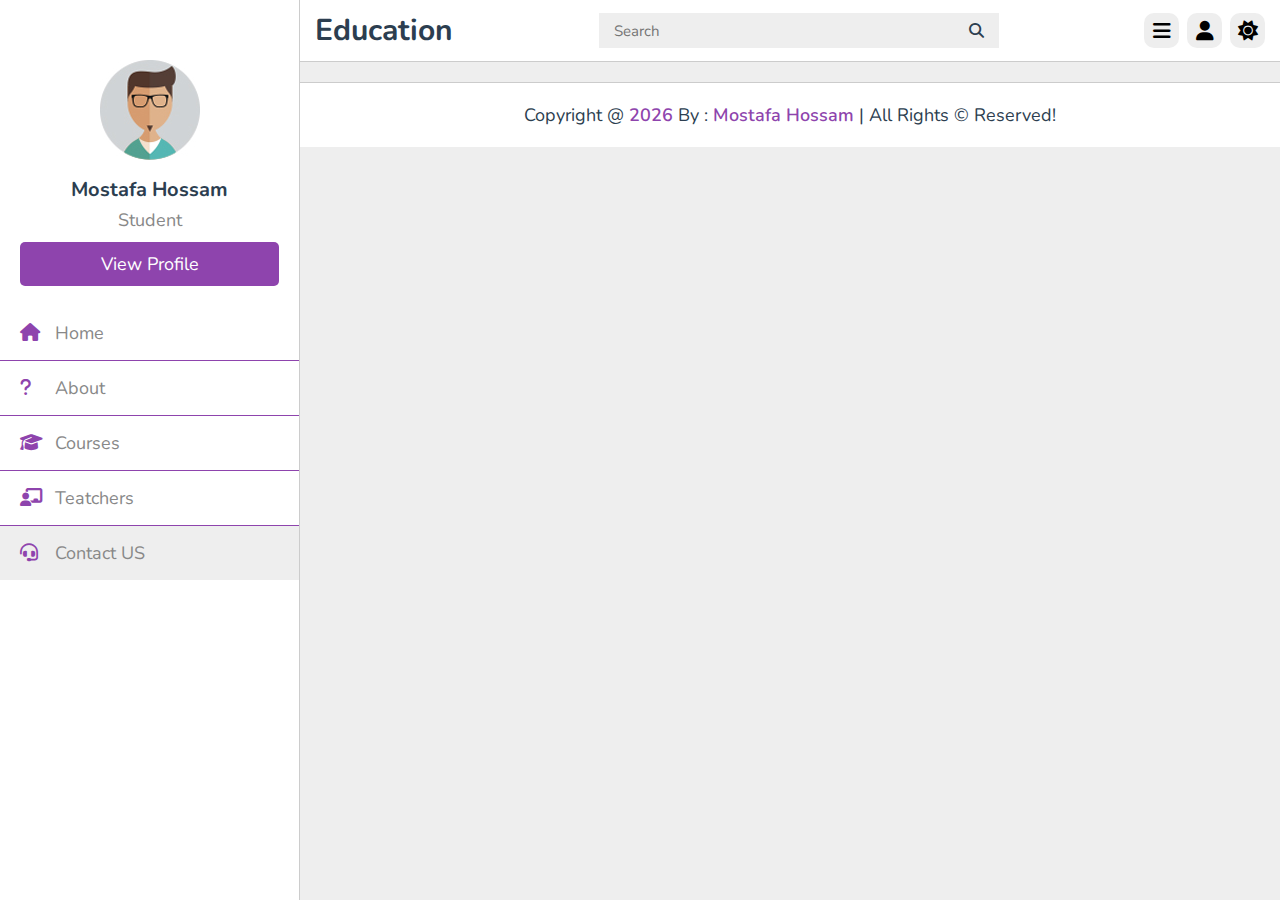
==== contact_us.html @ f7d042a7 "Frist Commit" ====
<!DOCTYPE html>
<html lang="en">
  <head>
    <meta charset="UTF-8" />
    <meta http-equiv="X-UA-Compatible" content="IE=edge" />
    <meta name="viewport" content="width=device-width, initial-scale=1.0" />
    <!-- Icons Links  -->
    <link
      rel="stylesheet"
      href="https://cdnjs.cloudflare.com/ajax/libs/font-awesome/6.2.0/css/all.min.css"
    />
    <!-- File CSS  -->
    <link rel="stylesheet" href="CSS/main.css" />
    <link rel="stylesheet" href="CSS/style.css" />
    <title>Contact Us Page</title>
  </head>
  <body class="">
    <!-- Start Header  -->
    <header>
      <div class="container">
        <h2 class="logo"><a href="#">Education</a></h2>
        <form action="#">
          <input
            type="search"
            name=""
            id="inputSearch"
            class="inputSearch"
            placeholder="Search"
          />
          <button class="btnSearch"><i class="fas fa-search"></i></button>
        </form>
        <div class="icons">
          <span class="fas fa-bars menu"></span>
          <span class="fas fa-search search"></span>
          <span class="fas fa-user user"></span>
          <span class="fas fa-sun toggle"></span>
        </div>
        <div class="portfolioo">
          <img src="images/pic-1.jpg" alt="" />
          <h3>Mostafa Hossam</h3>
          <p>Student</p>
          <a href="profile.html" class="btn">View Profile</a>
          <div class="flex-btn">
            <a href="login.html" class="option-btn">Login</a>
            <a href="register.html" class="option-btn">Register</a>
          </div>
        </div>
      </div>
    </header>
    <!-- End Header  -->
    <!-- Start Slidebar  -->
    <div class="slidebar">
      <span class="fas fa-times close delete-btn"></span>
      <div class="portfolio">
        <img src="images/pic-1.jpg" alt="" />
        <h3>Mostafa Hossam</h3>
        <p>Student</p>
        <a href="profile.html" class="btn">View Profile</a>
      </div>
      <ul class="nav">
        <li>
          <a href="index.html"
            ><i class="fas fa-home-alt"></i><span>Home</span></a
          >
        </li>
        <li>
          <a href="about.html"
            ><i class="fas fa-question"></i><span>About</span></a
          >
        </li>
        <li>
          <a href="courses.html"
            ><i class="fas fa-graduation-cap"></i><span>Courses</span></a
          >
        </li>
        <li>
          <a href="teachers.html"
            ><i class="fas fa-chalkboard-user"></i><span>Teatchers</span></a
          >
        </li>
        <li class="active">
          <a href="contact_us.html"
            ><i class="fas fa-headset"></i><span>Contact US</span></a
          >
        </li>
      </ul>
    </div>
    <!-- End Slidebar  -->
    <!-- Start Footer  -->
    <footer>
      <div class="container">
        <p class="copy">
          copyright @ <span class="year"></span> by :
          <span>Mostafa Hossam</span> | all rights &copy; reserved!
        </p>
      </div>
    </footer>
    <!-- End Footer  -->
    <script src="JS/main.js"></script>
  </body>
</html>
---- CSS/main.css ----
@import url("https://fonts.googleapis.com/css2?family=Nunito:wght@200;300;400;500;600;700&display=swap");
:root {
  --main-color: #8e44ad;
  --red: #e74c3c;
  --orange: #f39c12;
  --light-color: #888;
  --light-bg: #eee;
  --black: #2c3e50;
  --white: #fff;
  --border: 0.1rem solid rgba(0, 0, 0, 0.2);
  --main-transtion: 0.4s;
}
* {
  font-family: "Nunito", sans-serif;
  margin: 0;
  padding: 0;
  box-sizing: border-box;
  outline: none;
  border: none;
  text-decoration: none;
}
*::selection {
  background-color: var(--main-color);
  color: #fff;
}
html {
  overflow-x: hidden;
}

/*qeury Selector*/
.container {
  margin: 0px auto;
  padding: 0px 15px;
}
@media (min-width: 768px) {
  .container {
    max-width: 750px;
  }
}
@media (min-width: 992px) {
  .container {
    max-width: 970px;
  }
}
@media (min-width: 1200px) {
  .container {
    max-width: 1170px;
  }
}

/* scrollbar */
html::-webkit-scrollbar {
  width: 10px;
  height: 5px;
}
html::-webkit-scrollbar-track {
  background-color: transparent;
}
html::-webkit-scrollbar-thumb {
  background-color: var(--main-color);
  border-radius: 5px;
}

/* body  */
body {
  background-color: var(--light-bg);
  padding-left: 300px;
}
body.dark {
  --light-color: #aaa;
  --light-bg: #333;
  --black: #fff;
  --white: #222;
  --border: 0.1rem solid rgba(255, 255, 255, 0.2);
}
body.active {
  padding-left: 0;
}
@media (max-width: 1000px) {
  body {
    padding-left: 0;
  }
}
section {
  padding: 20px 0;
  margin: 0 auto;
}

/* Btns */
.btn,
.option-btn,
.delete-btn,
.inline-btn,
.inline-option-btn,
.inline-delete-btn {
  border-radius: 5px;
  padding: 10px 30px;
  font-size: 18px;
  color: #fff;
  margin-top: 10px;
  text-transform: capitalize;
  text-align: center;
  cursor: pointer;
  transition: var(--main-transtion);
}
.btn,
.option-btn,
.delete-btn {
  display: block;
  width: 100%;
}
.inline-btn,
.inline-option-btn,
.inline-delete-btn {
  display: inline-block;
}
.btn,
.inline-btn {
  background-color: var(--main-color);
}
.inline-option-btn,
.option-btn {
  background-color: var(--orange);
}
.delete-btn,
.inline-delete-btn {
  background-color: var(--red);
}
.flex-btn {
  display: flex;
  gap: 10px;
}
.btn:hover,
.option-btn:hover,
.delete-btn:hover,
.inline-btn:hover,
.inline-option-btn:hover,
.inline-delete-btn:hover {
  background-color: var(--black);
  color: var(--white);
}
@media (max-width: 768px) {
  .btn,
  .option-btn,
  .delete-btn,
  .inline-btn,
  .inline-option-btn,
  .inline-delete-btn {
    font-size: 16px;
  }
}
/* section-title  */
.section-title {
  color: var(--black);
  font-size: 25px;
  padding-bottom: 10px;
  border-bottom: var(--border);
}
.flex {
  display: flex;
  gap: 15px;
  flex-wrap: wrap;
  margin-top: 10px;
}
---- CSS/style.css ----
/* Start Header   */
header {
  background-color: var(--white);
  border-bottom: var(--border);
  position: sticky;
  top: 0;
  right: 0;
  left: 0;
  z-index: 1000;
}
header .container {
  padding-top: 10px;
  padding-bottom: 10px;
  display: flex;
  align-items: center;
  justify-content: space-between;
  position: relative;
}
header .container .logo {
  font-size: 30px;
}
header .container .logo a {
  color: var(--black);
}
header .container form {
  display: flex;
  height: 35px;
  width: 400px;
  background-color: var(--light-bg);
}
header .container form input {
  width: 100%;
  height: 100%;
  padding: 5px 15px;
  font-size: 15px;
  color: var(--black);
  background: none;
}
header .container form button {
  height: 100%;
  padding: 5px 15px;
  font-size: 15px;
  cursor: pointer;
  background: none;
  color: var(--black);
  transition: var(--main-transtion);
}
header .container form button:hover {
  color: var(--main-color);
}
header .container .icons {
  display: flex;
  gap: 8px;
}
header .container .icons span {
  width: 35px;
  height: 35px;
  border-radius: 10px;
  background-color: var(--light-bg);
  display: flex;
  align-items: center;
  justify-content: center;
  font-size: 20px;
  cursor: pointer;
  transition: var(--main-transtion);
}
header .container .icons span.fa-search {
  display: none;
}
header .container .icons span:hover {
  background-color: var(--black);
  color: var(--light-bg);
}
header .container .portfolioo {
  position: absolute;
  top: 110%;
  right: 10px;
  background-color: var(--white);
  padding: 10px;
  text-align: center;
  border-radius: 10px;
  width: 270px;
  transform-origin: top right;
  transform: scale(0);
  transition: var(--main-transtion);
}
header .container .portfolioo.active {
  transform: scale(1);
}
header .container .portfolioo h3 {
  font-size: 20px;
  color: var(--black);
  padding: 10px 0 5px;
}
header .container .portfolioo p {
  font-size: 18px;
  color: var(--light-color);
}
@media (max-width: 768px) {
  header .container .logo {
    font-size: 20px;
  }
  header .container .icons span.fa-search {
    display: flex;
  }
  header .container form {
    position: absolute;
    width: calc(100% - 10px);
    top: calc(100% + 5px);
    right: 5px;
    background-color: var(--white);
    transition: 0.3s;
    transform: scale(0);
    transform-origin: top;
  }
  header .container form.active {
    transform: scale(1);
  }
}
/* End Header   */
/* Start Slidebar   */
.slidebar {
  position: fixed;
  top: 0;
  left: 0;
  width: 300px;
  background-color: var(--white);
  height: 100vh;
  border-right: var(--border);
  z-index: 1200;
  transition: 0.4s;
  padding: 60px 0px;
}
.slidebar.active {
  left: -30rem;
}
.slidebar .close {
  position: absolute;
  right: 5px;
  top: 0px;
  width: 35px;
  height: 35px;
  padding: 10px;
  display: flex;
  align-items: center;
  justify-content: center;
  cursor: pointer;
  font-size: 20px;
  opacity: 0;
  pointer-events: none;
  transition: var(--main-transtion);
}
.slidebar .portfolio {
  text-align: center;
  padding: 0px 20px;
}
.slidebar .portfolio h3 {
  font-size: 20px;
  color: var(--black);
  padding: 10px 0 5px;
}
.slidebar .portfolio p {
  font-size: 18px;
  color: var(--light-color);
}
.slidebar .nav {
  padding: 20px 0;
}

.slidebar .nav li a {
  display: block;
  padding: 15px 20px;
  font-size: 18px;
  transition: var(--main-transtion);
}
.slidebar .nav li:not(:last-child) a {
  border-bottom: 1px solid var(--main-color);
}
.slidebar .nav li.active a,
.slidebar .nav li a:hover {
  background-color: var(--light-bg);
}
.slidebar .nav li i {
  color: var(--main-color);
  margin-right: 10px;
  width: 25px;
}
.slidebar .nav li span {
  color: var(--light-color);
  transition: var(--main-transtion);
}
.slidebar .nav li:hover span {
  padding-left: 10px;
}
@media (max-width: 1000px) {
  .slidebar {
    left: -30rem;
  }
  .slidebar .close {
    opacity: 1;
    pointer-events: all;
  }
  .slidebar.active {
    left: 0;
    box-shadow: 0 0 0 100vw rgb(0 0 0 / 80%);
    border-right: 0;
  }
  .slidebar .nav li a {
    padding: 15px 20px;
    font-size: 16px;
  }
}
/* End Slidebar   */
/* Start Footer  */
footer {
  background-color: var(--white);
  color: var(--black);
  padding: 20px 0;
  border-top: var(--border);
  margin-top: 20px;
}
footer .container .copy {
  text-align: center;
  text-transform: capitalize;
  font-size: 18px;
}
footer .container .copy span {
  color: var(--main-color);
  font-weight: 600;
}
@media (max-width: 768px) {
  footer {
    padding: 10px 0;
  }
  footer .container .copy {
    font-size: 14px;
  }
}
/* End Footer  */
/* ========================Start Home section ======== */
/* start  quick-option */

.quick-option .container .content-quick {
  padding-top: 20px;
  display: grid;
  grid-template-columns: repeat(auto-fill, minmax(250px, 1fr));
  gap: 15px;
}
.quick-option .container .content-quick .box {
  background-color: var(--white);
  padding: 15px;
  border-radius: 10px;
}
.quick-option .container .content-quick .box h3 {
  font-size: 22px;
  color: var(--black);
  padding-bottom: 5px;
}
.quick-option .container .content-quick .box p {
  font-size: 18px;
  color: var(--light-color);
  padding-top: 5px;
  line-height: 1.7;
}
.quick-option .container .content-quick .box p span {
  color: var(--main-color);
}
.quick-option .container .content-quick .box .flex a {
  background-color: var(--light-bg);
  padding: 10px 15px;
  font-size: 16px;
  border-radius: 5px;
  transition: var(--main-transtion);
}
.quick-option .container .content-quick .box .flex a i {
  width: 20px;
  color: var(--black);
}
.quick-option .container .content-quick .box .flex a span {
  color: var(--light-color);
}
.quick-option .container .content-quick .box .flex a:hover {
  background-color: var(--black);
}
.quick-option .container .content-quick .box .flex a:hover i,
.quick-option .container .content-quick .box .flex a:hover span {
  color: var(--white);
}
/* End  quick-option */
/* Start Our Courses  */
.our-courses .container .content-courses {
  padding-top: 20px;
  display: grid;
  grid-template-columns: repeat(auto-fill, minmax(290px, 1fr));
  gap: 15px;
}
.our-courses .container .content-courses .box-course {
  background-color: var(--white);
  padding: 15px;
  border-radius: 5px;
}
.our-courses .container .content-courses .box-course .head-box {
  display: flex;
  align-items: center;
  gap: 15px;
  margin-bottom: 15px;
}
.our-courses .container .content-courses .box-course .head-box img {
  width: 70px;
}
.our-courses .container .content-courses .box-course .head-box .text h4 {
  text-transform: capitalize;
  font-size: 18px;
  color: var(--black);
}
.our-courses .container .content-courses .box-course .head-box span {
  color: var(--light-color);
  font-size: 14px;
}
.our-courses .container .content-courses .box-course .imgs {
  position: relative;
}
.our-courses .container .content-courses .box-course .imgs img {
  width: 100%;
  border-radius: 8px;
}
.our-courses .container .content-courses .box-course .imgs .dis {
  position: absolute;
  top: 10px;
  left: 10px;
  background-color: rgba(0, 0, 0, 0.3);
  color: #fff;
  padding: 5px 10px;
  font-size: 15px;
  border-radius: 10px;
}
.our-courses .container .content-courses .box-course h3 {
  color: var(--black);
  padding: 10px 0;
}
.our-courses .container .more-btn {
  text-align: center;
  margin-top: 15px;
}
/* End Our Courses  */
/* ========================End Home section ======== */
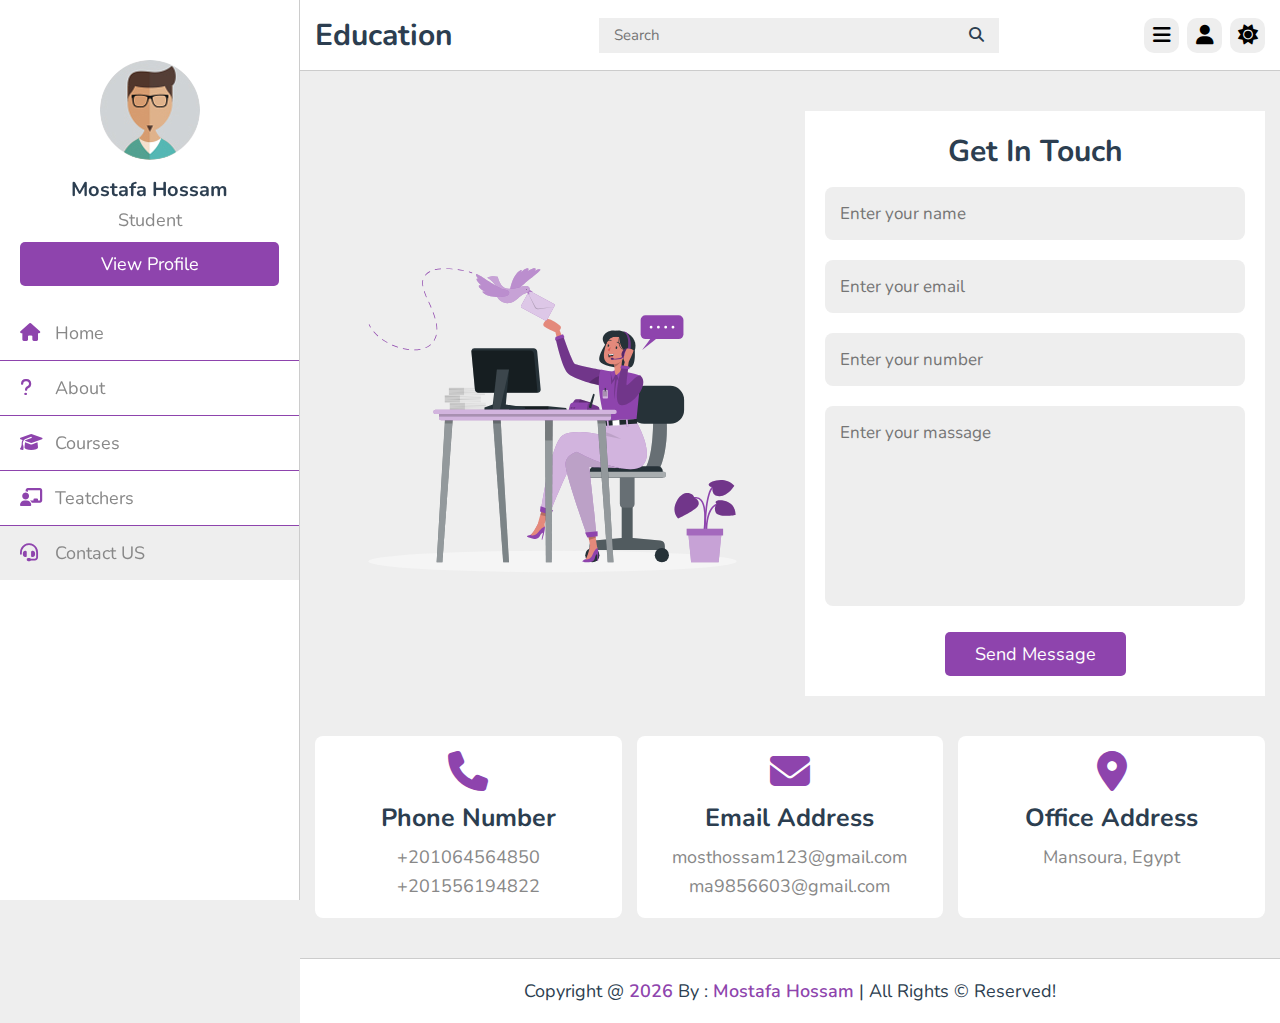
==== commit a85af1d3: "Uploaded" ====
--- a/contact_us.html
+++ b/contact_us.html
@@ -1,101 +1,118 @@
 <!DOCTYPE html>
 <html lang="en">
-  <head>
-    <meta charset="UTF-8" />
-    <meta http-equiv="X-UA-Compatible" content="IE=edge" />
-    <meta name="viewport" content="width=device-width, initial-scale=1.0" />
-    <!-- Icons Links  -->
-    <link
-      rel="stylesheet"
-      href="https://cdnjs.cloudflare.com/ajax/libs/font-awesome/6.2.0/css/all.min.css"
-    />
-    <!-- File CSS  -->
-    <link rel="stylesheet" href="CSS/main.css" />
-    <link rel="stylesheet" href="CSS/style.css" />
-    <title>Contact Us Page</title>
-  </head>
-  <body class="">
-    <!-- Start Header  -->
-    <header>
-      <div class="container">
-        <h2 class="logo"><a href="#">Education</a></h2>
-        <form action="#">
-          <input
-            type="search"
-            name=""
-            id="inputSearch"
-            class="inputSearch"
-            placeholder="Search"
-          />
-          <button class="btnSearch"><i class="fas fa-search"></i></button>
-        </form>
-        <div class="icons">
-          <span class="fas fa-bars menu"></span>
-          <span class="fas fa-search search"></span>
-          <span class="fas fa-user user"></span>
-          <span class="fas fa-sun toggle"></span>
-        </div>
-        <div class="portfolioo">
-          <img src="images/pic-1.jpg" alt="" />
-          <h3>Mostafa Hossam</h3>
-          <p>Student</p>
-          <a href="profile.html" class="btn">View Profile</a>
-          <div class="flex-btn">
-            <a href="login.html" class="option-btn">Login</a>
-            <a href="register.html" class="option-btn">Register</a>
-          </div>
-        </div>
-      </div>
-    </header>
-    <!-- End Header  -->
-    <!-- Start Slidebar  -->
-    <div class="slidebar">
-      <span class="fas fa-times close delete-btn"></span>
-      <div class="portfolio">
-        <img src="images/pic-1.jpg" alt="" />
-        <h3>Mostafa Hossam</h3>
-        <p>Student</p>
-        <a href="profile.html" class="btn">View Profile</a>
-      </div>
-      <ul class="nav">
-        <li>
-          <a href="index.html"
-            ><i class="fas fa-home-alt"></i><span>Home</span></a
-          >
-        </li>
-        <li>
-          <a href="about.html"
-            ><i class="fas fa-question"></i><span>About</span></a
-          >
-        </li>
-        <li>
-          <a href="courses.html"
-            ><i class="fas fa-graduation-cap"></i><span>Courses</span></a
-          >
-        </li>
-        <li>
-          <a href="teachers.html"
-            ><i class="fas fa-chalkboard-user"></i><span>Teatchers</span></a
-          >
-        </li>
-        <li class="active">
-          <a href="contact_us.html"
-            ><i class="fas fa-headset"></i><span>Contact US</span></a
-          >
-        </li>
-      </ul>
-    </div>
-    <!-- End Slidebar  -->
-    <!-- Start Footer  -->
-    <footer>
-      <div class="container">
-        <p class="copy">
-          copyright @ <span class="year"></span> by :
-          <span>Mostafa Hossam</span> | all rights &copy; reserved!
-        </p>
-      </div>
-    </footer>
-    <!-- End Footer  -->
-    <script src="JS/main.js"></script>
-  </body>
+	<head>
+		<meta charset="UTF-8" />
+		<meta http-equiv="X-UA-Compatible" content="IE=edge" />
+		<meta name="viewport" content="width=device-width, initial-scale=1.0" />
+		<!-- Icons Links  -->
+		<link rel="stylesheet" href="https://cdnjs.cloudflare.com/ajax/libs/font-awesome/6.2.0/css/all.min.css" />
+		<!-- File CSS  -->
+		<link rel="stylesheet" href="CSS/main.css" />
+		<link rel="stylesheet" href="CSS/style.css" />
+		<title>Contact Us Page</title>
+	</head>
+	<body class="">
+		<!-- Start Header  -->
+		<header>
+			<div class="container">
+				<h2 class="logo"><a href="#">Education</a></h2>
+				<form action="#">
+					<input type="search" name="" id="inputSearch" class="inputSearch" placeholder="Search" />
+					<button class="btnSearch"><i class="fas fa-search"></i></button>
+				</form>
+				<div class="icons">
+					<span class="fas fa-bars menu"></span>
+					<span class="fas fa-search search"></span>
+					<span class="fas fa-user user"></span>
+					<span class="fas fa-sun toggle"></span>
+				</div>
+				<div class="portfolioo">
+					<img src="images/pic-1.jpg" alt="" />
+					<h3>Mostafa Hossam</h3>
+					<p>Student</p>
+					<a href="profile.html" class="btn">View Profile</a>
+					<div class="flex-btn">
+						<a href="login.html" class="option-btn">Login</a>
+						<a href="register.html" class="option-btn">Register</a>
+					</div>
+				</div>
+			</div>
+		</header>
+		<!-- End Header  -->
+		<!-- Start Slidebar  -->
+		<div class="slidebar">
+			<span class="fas fa-times close delete-btn"></span>
+			<div class="portfolio">
+				<img src="images/pic-1.jpg" alt="" />
+				<h3>Mostafa Hossam</h3>
+				<p>Student</p>
+				<a href="profile.html" class="btn">View Profile</a>
+			</div>
+			<ul class="nav">
+				<li>
+					<a href="index.html"><i class="fas fa-home-alt"></i><span>Home</span></a>
+				</li>
+				<li>
+					<a href="about.html"><i class="fas fa-question"></i><span>About</span></a>
+				</li>
+				<li>
+					<a href="courses.html"><i class="fas fa-graduation-cap"></i><span>Courses</span></a>
+				</li>
+				<li>
+					<a href="teachers.html"><i class="fas fa-chalkboard-user"></i><span>Teatchers</span></a>
+				</li>
+				<li class="active">
+					<a href="contact_us.html"><i class="fas fa-headset"></i><span>Contact US</span></a>
+				</li>
+			</ul>
+		</div>
+		<!-- End Slidebar  -->
+		<!-- Start Contact Us Section  -->
+		<section class="contact-us">
+			<div class="container">
+				<div class="content-contactUs">
+					<img src="images/contact-img.svg" alt="" />
+					<form action="" class="contactUs-form">
+						<h3>Get In Touch</h3>
+						<input type="text" name="" id="" placeholder="Enter your name" required />
+						<input type="email" name="" id="" placeholder="Enter your email" required />
+						<input type="number" name="" id="" placeholder="Enter your number" required />
+						<textarea name="" id="" placeholder="Enter your massage"></textarea>
+						<button class="inline-btn">send message</button>
+					</form>
+				</div>
+				<div class="contact-me">
+					<div class="box-me">
+						<span class="fas fa-phone"></span>
+						<h3>Phone Number</h3>
+						<a href="tel:+201064564850">+201064564850</a>
+						<a href="tel:+201556194822">+201556194822</a>
+					</div>
+					<div class="box-me">
+						<span class="fas fa-envelope"></span>
+						<h3>Email Address</h3>
+						<a href="mailto:mosthossam123@gmail.com">mosthossam123@gmail.com</a>
+						<a href="mailto:ma9856603@gmail.com">ma9856603@gmail.com</a>
+					</div>
+					<div class="box-me">
+						<span class="fas fa-map-marker-alt"></span>
+						<h3>Office Address</h3>
+						<a href="">Mansoura, Egypt</a>
+					</div>
+				</div>
+			</div>
+		</section>
+		<!-- End Contact Us Section  -->
+		<!-- Start Footer  -->
+		<footer>
+			<div class="container">
+				<p class="copy">
+					copyright @ <span class="year"></span> by : <span>Mostafa Hossam</span> | all rights &copy;
+					reserved!
+				</p>
+			</div>
+		</footer>
+		<!-- End Footer  -->
+		<script src="JS/main.js"></script>
+	</body>
 </html>
--- a/CSS/main.css
+++ b/CSS/main.css
@@ -34,12 +34,12 @@
 }
 @media (min-width: 768px) {
   .container {
-    max-width: 750px;
+    max-width: 900px;
   }
 }
 @media (min-width: 992px) {
   .container {
-    max-width: 970px;
+    max-width: 1050px;
   }
 }
 @media (min-width: 1200px) {
--- a/CSS/style.css
+++ b/CSS/style.css
@@ -11,6 +11,7 @@
 header .container {
   padding-top: 10px;
   padding-bottom: 10px;
+  height: 70px;
   display: flex;
   align-items: center;
   justify-content: space-between;
@@ -87,6 +88,11 @@
 header .container .portfolioo.active {
   transform: scale(1);
 }
+header .container .portfolioo img {
+  width: 100px;
+  height: 100px;
+  border-radius: 50%;
+}
 header .container .portfolioo h3 {
   font-size: 20px;
   color: var(--black);
@@ -98,7 +104,7 @@
 }
 @media (max-width: 768px) {
   header .container .logo {
-    font-size: 20px;
+    font-size: 25px;
   }
   header .container .icons span.fa-search {
     display: flex;
@@ -106,6 +112,7 @@
   header .container form {
     position: absolute;
     width: calc(100% - 10px);
+    height: 50px;
     top: calc(100% + 5px);
     right: 5px;
     background-color: var(--white);
@@ -154,6 +161,11 @@
   text-align: center;
   padding: 0px 20px;
 }
+.slidebar .portfolio img {
+  width: 100px;
+  height: 100px;
+  border-radius: 50%;
+}
 .slidebar .portfolio h3 {
   font-size: 20px;
   color: var(--black);
@@ -237,9 +249,9 @@
   }
 }
 /* End Footer  */
+
 /* ========================Start Home section ======== */
 /* start  quick-option */
-
 .quick-option .container .content-quick {
   padding-top: 20px;
   display: grid;
@@ -307,6 +319,8 @@
 }
 .our-courses .container .content-courses .box-course .head-box img {
   width: 70px;
+  height: 70px;
+  border-radius: 50%;
 }
 .our-courses .container .content-courses .box-course .head-box .text h4 {
   text-transform: capitalize;
@@ -322,6 +336,7 @@
 }
 .our-courses .container .content-courses .box-course .imgs img {
   width: 100%;
+  max-height: 200px;
   border-radius: 8px;
 }
 .our-courses .container .content-courses .box-course .imgs .dis {
@@ -330,8 +345,8 @@
   left: 10px;
   background-color: rgba(0, 0, 0, 0.3);
   color: #fff;
-  padding: 5px 10px;
-  font-size: 15px;
+  padding: 7px 10px;
+  font-size: 16px;
   border-radius: 10px;
 }
 .our-courses .container .content-courses .box-course h3 {
@@ -344,3 +359,554 @@
 }
 /* End Our Courses  */
 /* ========================End Home section ======== */
+
+/* ========================Start About section ======== */
+.about .container .content-about {
+  display: flex;
+  gap: 15px;
+  align-items: center;
+}
+.about .container .content-about img {
+  width: 50%;
+}
+.about .container .content-about .about-text h3 {
+  color: var(--black);
+  font-size: 30px;
+  padding-bottom: 10px;
+}
+.about .container .content-about .about-text p {
+  color: var(--light-color);
+  line-height: 1.8;
+  font-size: 18px;
+  padding-bottom: 10px;
+}
+@media (max-width: 768px) {
+  .about .container .content-about {
+    flex-direction: column;
+  }
+  .about .container .content-about img {
+    width: 96%;
+  }
+}
+.about .container .count-about {
+  margin-top: 30px;
+  margin-bottom: 10px;
+  display: grid;
+  grid-template-columns: repeat(auto-fill, minmax(250px, 1fr));
+  gap: 15px;
+}
+.about .container .count-about .box-count {
+  background-color: var(--white);
+  border-radius: 8px;
+  padding: 15px;
+  display: flex;
+  align-items: center;
+  gap: 15px;
+}
+.about .container .count-about .box-count span {
+  font-size: 35px;
+  width: 50px;
+  text-align: center;
+  color: var(--main-color);
+}
+.about .container .count-about .box-count .discrb h3 {
+  padding-top: 5px;
+  color: var(--black);
+  font-size: 25px;
+}
+.about .container .count-about .box-count .discrb p {
+  color: var(--light-color);
+  font-size: 18px;
+}
+/* <!-- Start Student's Reviews  --> */
+.student-reviews .container .content-studentReview {
+  margin-top: 30px;
+  display: grid;
+  grid-template-columns: repeat(auto-fill, minmax(290px, 1fr));
+  gap: 15px;
+}
+.student-reviews .container .content-studentReview .card {
+  background-color: var(--white);
+  border-radius: 8px;
+  padding: 15px;
+}
+.student-reviews .container .content-studentReview .card p {
+  color: var(--light-color);
+  line-height: 1.7;
+  font-size: 17px;
+}
+.student-reviews .container .content-studentReview .card .student {
+  display: flex;
+  align-items: center;
+  padding: 10px 0;
+  gap: 15px;
+}
+.student-reviews .container .content-studentReview .card .student img {
+  width: 60px;
+}
+
+.student-reviews .container .content-studentReview .card .student .text-stu h3 {
+  color: var(--black);
+  font-size: 20px;
+}
+.student-reviews .card .student .text-stu .starts {
+  font-size: 16px;
+  color: var(--orange);
+}
+/* <!-- End Student's Reviews  --> */
+/* ========================End About section ======== */
+
+/* ========================Start Teachers section ======== */
+.teachers .container .search-teacher {
+  width: 100%;
+  margin: 15px 0;
+  display: flex;
+  background-color: var(--white);
+  border-radius: 8px;
+}
+.teachers .container .search-teacher input {
+  width: 100%;
+  padding: 15px;
+  font-size: 18px;
+  background: none;
+}
+.teachers .container .search-teacher button {
+  font-size: 18px;
+  padding: 15px;
+  background: none;
+  cursor: pointer;
+}
+.teachers .container .content-teachers {
+  padding: 10px 0;
+  display: grid;
+  grid-template-columns: repeat(auto-fill, minmax(290px, 1fr));
+  gap: 15px;
+}
+.teachers .container .content-teachers .box-teacher {
+  padding: 15px;
+  background-color: var(--white);
+  border-radius: 8px;
+}
+.teachers .container .content-teachers .box-teacher h2 {
+  color: var(--black);
+  padding: 15px 0;
+  font-size: 25px;
+}
+.teachers .container .content-teachers .box-teacher:first-child {
+  text-align: center;
+}
+.teachers .container .content-teachers .box-teacher .teach {
+  display: flex;
+  gap: 15px;
+  align-items: center;
+  padding: 15px 0;
+}
+.teachers .container .content-teachers .box-teacher .teach img {
+  width: 60px;
+  height: 60px;
+  border-radius: 50%;
+}
+.teachers .container .content-teachers .box-teacher .teach .teach-txt h3 {
+  font-size: 20px;
+  color: var(--black);
+}
+.teachers .container .content-teachers .box-teacher .teach .teach-txt span {
+  font-size: 16px;
+  color: var(--light-color);
+}
+.teachers .container .content-teachers .box-teacher p {
+  font-size: 17px;
+  color: var(--light-color);
+  padding-bottom: 7px;
+}
+.teachers .container .content-teachers .box-teacher p span {
+  color: var(--main-color) !important;
+}
+/* ========================End Teachers section ======== */
+
+/* ========================Start Contact Us section ======== */
+
+.contact-us .container .content-contactUs {
+  display: flex;
+  gap: 15px;
+  align-items: center;
+  padding-top: 20px;
+}
+.contact-us .container .content-contactUs img {
+  width: 50%;
+}
+.contact-us .container .content-contactUs .contactUs-form {
+  background-color: var(--white);
+  padding: 20px;
+}
+.contact-us .container .content-contactUs .contactUs-form h3 {
+  font-size: 30px;
+  color: var(--black);
+  text-align: center;
+  margin-bottom: 15px;
+}
+.contact-us .container .content-contactUs .contactUs-form input,
+.contact-us .container .content-contactUs .contactUs-form textarea {
+  margin-bottom: 20px;
+  width: 100%;
+  padding: 15px;
+  font-size: 17px;
+  border-radius: 8px;
+  background-color: var(--light-bg);
+}
+.contact-us .container .content-contactUs .contactUs-form textarea {
+  height: 200px;
+  resize: none;
+}
+.contact-us .container .content-contactUs .contactUs-form button {
+  display: block;
+  margin: auto;
+}
+@media (max-width: 768px) {
+  .contact-us .container .content-contactUs {
+    flex-direction: column;
+  }
+  .contact-us .container .content-contactUs img {
+    width: 96%;
+  }
+  .contact-us .container .content-contactUs .contactUs-form h3 {
+    font-size: 30px;
+  }
+}
+.contact-us .container .contact-me {
+  padding-top: 40px;
+  display: grid;
+  grid-template-columns: repeat(auto-fill, minmax(290px, 1fr));
+  gap: 15px;
+}
+.contact-us .container .contact-me .box-me {
+  padding: 15px;
+  background-color: var(--white);
+  border-radius: 8px;
+  text-align: center;
+}
+.contact-us .container .contact-me .box-me span {
+  font-size: 40px;
+  color: var(--main-color);
+  margin-bottom: 10px;
+}
+.contact-us .container .contact-me .box-me h3 {
+  color: var(--black);
+  font-size: 25px;
+  margin-bottom: 10px;
+}
+.contact-us .container .contact-me .box-me a {
+  color: var(--light-color);
+  display: block;
+  padding-bottom: 5px;
+  font-size: 18px;
+  transition: var(--main-transtion);
+}
+.contact-us .container .contact-me .box-me a:hover {
+  color: var(--black);
+  text-decoration: underline;
+}
+/* ========================End Contact Us section ======== */
+
+/* ========================Start Profile Section ======== */
+.profile .container .content-profile {
+  margin-top: 30px;
+  background-color: var(--white);
+  padding: 20px;
+  border-radius: 8px;
+}
+.profile .container .content-profile .update {
+  text-align: center;
+  padding: 15px;
+}
+.profile .container .content-profile .update img {
+  width: 110px;
+  height: 110px;
+  border-radius: 50%;
+}
+.profile .container .content-profile .update h3 {
+  color: var(--black);
+  font-size: 23px;
+  padding: 7px;
+}
+.profile .container .content-profile .update p {
+  font-size: 17px;
+  color: var(--light-color);
+}
+.profile .container .content-profile .boxs-profile {
+  margin-top: 25px;
+  display: grid;
+  grid-template-columns: repeat(auto-fill, minmax(290px, 1fr));
+  gap: 15px;
+}
+.profile .container .content-profile .boxs-profile .boxx {
+  background-color: var(--light-bg);
+  border-radius: 8px;
+  padding: 15px;
+}
+.profile .container .content-profile .boxs-profile .boxx .txtx {
+  display: flex;
+  align-items: center;
+  gap: 15px;
+  padding: 5px 0 10px;
+}
+.profile .container .content-profile .boxs-profile .boxx .txtx > span {
+  width: 45px;
+  height: 45px;
+  display: flex;
+  align-items: center;
+  justify-content: center;
+  background-color: var(--black);
+  border-radius: 8px;
+}
+.profile .container .content-profile .boxs-profile .boxx .txtx > span i {
+  color: var(--white);
+  font-size: 18px;
+}
+.profile .container .content-profile .boxs-profile .boxx .txtx > div span {
+  font-size: 25px;
+  color: var(--main-color);
+}
+.profile .container .content-profile .boxs-profile .boxx .txtx > div p {
+  color: var(--light-color);
+}
+/* ========================End Profile Section ======== */
+
+/* ========================Start Update Profile Section  ======== */
+.update-profile .container .content-updateProfile {
+  display: flex;
+  align-items: center;
+  justify-content: center;
+}
+.update-profile .container .content-updateProfile .update-form {
+  background-color: var(--white);
+  width: 500px;
+  padding: 20px;
+  border-radius: 8px;
+}
+.update-profile .container .content-updateProfile .update-form h2 {
+  font-size: 25px;
+  color: var(--black);
+  padding-bottom: 15px;
+  text-align: center;
+}
+.content-updateProfile .update-form .box-f {
+  margin: 10px 0 15px;
+}
+.content-updateProfile .update-form .box-f label {
+  display: block;
+  color: var(--light-color);
+  text-transform: capitalize;
+  font-size: 18px;
+  padding-bottom: 7px;
+}
+.content-updateProfile .update-form .box-f input {
+  padding: 15px;
+  background-color: var(--light-bg);
+  color: var(--black);
+  border-radius: 5px;
+  width: 100%;
+  font-size: 18px;
+}
+/* ========================End Update Profile Section  ======== */
+
+/* ========================Start Register and Login Section   ======== */
+.content-loginProf {
+  min-height: 74vh;
+}
+.content-rgisterProf,
+.content-loginProf {
+  display: flex;
+  align-items: center;
+  justify-content: center;
+}
+.login-register-form {
+  background-color: var(--white);
+  width: 500px;
+  padding: 20px;
+  border-radius: 8px;
+}
+.login-register-form h2 {
+  font-size: 25px;
+  color: var(--black);
+  padding-bottom: 15px;
+  text-align: center;
+}
+.login-register-form .box-frl {
+  margin: 10px 0 15px;
+}
+.login-register-form .box-frl label {
+  display: block;
+  color: var(--light-color);
+  text-transform: capitalize;
+  font-size: 18px;
+  padding-bottom: 7px;
+  width: fit-content;
+  position: relative;
+}
+.login-register-form .box-frl label::after {
+  content: "*";
+  position: absolute;
+  color: red;
+  right: -10px;
+  top: 0;
+}
+.login-register-form .box-frl input {
+  padding: 15px;
+  background-color: var(--light-bg);
+  color: var(--black);
+  border-radius: 5px;
+  width: 100%;
+  font-size: 18px;
+}
+/* ========================End Register and Login Section   ======== */
+
+/* ========================Start PalyList Section   ======== */
+/* Start Playlist Details  */
+
+.playlist .container .playlist-details {
+  background-color: var(--white);
+  padding: 20px;
+  margin: 35px 0;
+  border-radius: 8px;
+  display: flex;
+  align-items: center;
+  gap: 30px;
+}
+.playlist .container .playlist-details .row {
+  width: 50%;
+}
+.playlist .container .playlist-details .row .saveplaylist {
+  margin-bottom: 15px;
+}
+.playlist .container .playlist-details .row .saveplaylist button {
+  padding: 10px;
+  background-color: var(--light-bg);
+  cursor: pointer;
+  transition: var(--main-transtion);
+  font-size: 18px;
+  border-radius: 5px;
+}
+.playlist .container .playlist-details .row .saveplaylist button i {
+  color: var(--black);
+}
+.playlist .container .playlist-details .row .saveplaylist button span {
+  color: var(--light-color);
+  padding-left: 10px;
+}
+.playlist .container .playlist-details .row .saveplaylist button:hover {
+  background-color: var(--black);
+}
+.playlist .container .playlist-details .row .saveplaylist button:hover i,
+.playlist .container .playlist-details .row .saveplaylist button:hover span {
+  color: var(--white);
+}
+.playlist .container .playlist-details .row .imgs {
+  position: relative;
+}
+.playlist .container .playlist-details .row .imgs img {
+  height: 300px;
+  width: 100%;
+  border-radius: 5px;
+}
+.playlist .container .playlist-details .row .imgs .dis {
+  position: absolute;
+  top: 10px;
+  left: 10px;
+  background-color: rgba(0, 0, 0, 0.3);
+  color: #fff;
+  padding: 7px 15px;
+  font-size: 18px;
+  border-radius: 10px;
+}
+.playlist .container .playlist-details .row .tutor {
+  display: flex;
+  align-items: center;
+  gap: 25px;
+  padding: 10px 0;
+}
+.playlist .container .playlist-details .row .tutor img {
+  width: 80px;
+  height: 80px;
+  border-radius: 50%;
+}
+.playlist .container .playlist-details .row .tutor .tutor-txt {
+  padding: 15px 0;
+}
+.playlist .container .playlist-details .row .tutor .tutor-txt h3 {
+  color: var(--black);
+  font-size: 22px;
+}
+.playlist .container .playlist-details .row .tutor .tutor-txt span {
+  color: var(--light-color);
+  font-size: 18px;
+}
+.playlist .container .playlist-details .row .headx {
+  color: var(--black);
+  font-size: 22px;
+  padding: 10px 0;
+}
+.playlist .container .playlist-details .row p {
+  font-size: 18px;
+  line-height: 1.8;
+  color: var(--light-color);
+  padding-bottom: 10px;
+}
+@media (max-width: 768px) {
+  .playlist .container .playlist-details {
+    flex-direction: column;
+  }
+  .playlist .container .playlist-details .row {
+    width: 96%;
+  }
+}
+/* End Playlist Details  */
+.playlist .container .playlist-videos {
+  display: grid;
+  grid-template-columns: repeat(auto-fill, minmax(290px, 1fr));
+  gap: 15px;
+  margin: 35px 0 15px;
+}
+.playlist .container .playlist-videos .links {
+  padding: 25px;
+  background-color: var(--white);
+  border-radius: 8px;
+  cursor: pointer;
+}
+.playlist .container .playlist-videos .links .imgs {
+  position: relative;
+  height: 200px;
+}
+.playlist .container .playlist-videos .links .imgs img {
+  width: 100%;
+  height: 200px;
+  border-radius: 5px;
+}
+.playlist .container .playlist-videos .links .imgs .overlay {
+  position: absolute;
+  inset: 0;
+  background-color: rgba(0, 0, 0, 0.3);
+  border-radius: 5px;
+  display: flex;
+  align-items: center;
+  justify-content: center;
+  opacity: 0;
+  transition: var(--main-transtion);
+}
+.playlist .container .playlist-videos .links .imgs .overlay i {
+  color: #fff;
+  font-size: 50px;
+}
+.playlist .container .playlist-videos .links:hover .overlay {
+  opacity: 1;
+}
+.playlist .container .playlist-videos .links h3 {
+  color: var(--black);
+  font-size: 18px;
+  padding-top: 15px;
+  transition: var(--main-transtion);
+}
+.playlist .container .playlist-videos .links:hover h3 {
+  color: var(--main-color);
+}
+/* ========================End PalyList Section   ======== */
